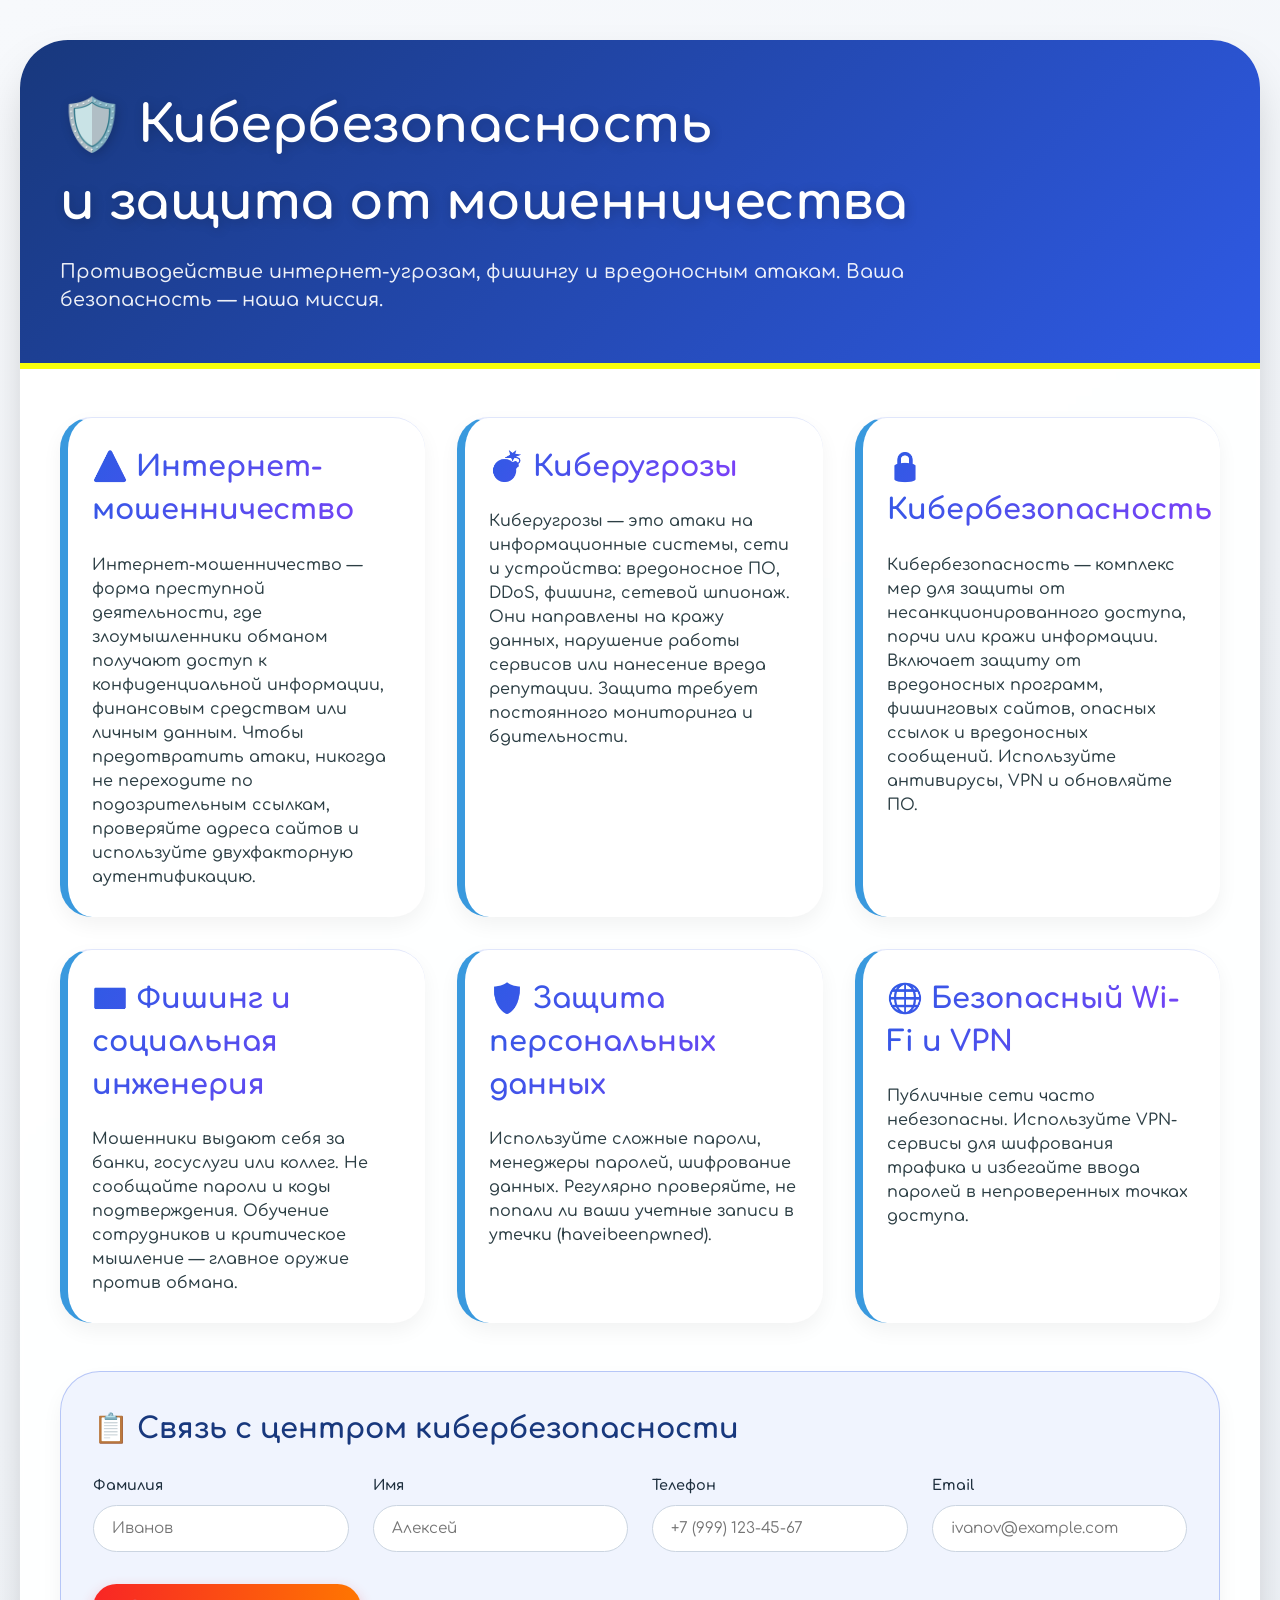
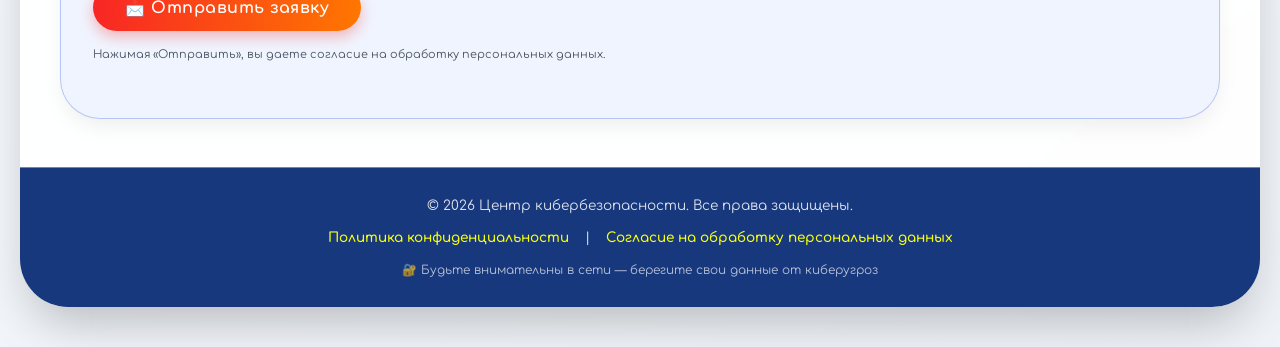
==== День6/index.html @ cce8681c "Add files via upload" ====
<!DOCTYPE html>
<html lang="ru">
<head>
    <meta charset="UTF-8">
    <meta name="viewport" content="width=device-width, initial-scale=1.0, user-scalable=yes">
    <title>Кибербезопасность | Защита от мошенничества</title>
    <!-- Подключение шрифта Comfortaa (как в секции 7) -->
    <link href="https://fonts.googleapis.com/css2?family=Comfortaa:wght@300;400;500;600;700&display=swap" rel="stylesheet">
    <style>
        * {
            margin: 0;
            padding: 0;
            box-sizing: border-box;
        }

        body {
            font-family: 'Comfortaa', cursive;
            background: linear-gradient(145deg, #F7F9FC 0%, #EFF3F8 100%);
            color: #1A2A3A;
            line-height: 1.5;
            padding: 40px 20px;
        }

        /* контейнер для десктопа — широкая сетка */
        .desktop-container {
            max-width: 1280px;
            margin: 0 auto;
            background: rgba(255,255,255,0.92);
            border-radius: 48px;
            box-shadow: 0 25px 50px -12px rgba(0,0,0,0.25);
            overflow: hidden;
            backdrop-filter: blur(2px);
        }

        /* хедер с цветами из палитры: 2F5AE5, 7D40F8, F7FF0B (акценты) */
        .hero {
            background: linear-gradient(135deg, #18387D 0%, #2F5AE5 100%);
            padding: 48px 40px;
            color: white;
            border-bottom: 6px solid #F7FF0B;
        }

        .hero h1 {
            font-size: 3.2rem;
            font-weight: 700;
            letter-spacing: -0.01em;
            margin-bottom: 16px;
            text-shadow: 2px 2px 12px rgba(0,0,0,0.2);
        }

        .hero p {
            font-size: 1.2rem;
            opacity: 0.92;
            max-width: 80%;
            font-weight: 500;
        }

        /* секции с карточками */
        .sections-grid {
            display: grid;
            grid-template-columns: repeat(auto-fill, minmax(360px, 1fr));
            gap: 32px;
            padding: 48px 40px;
        }

        .card {
            background: white;
            border-radius: 32px;
            padding: 28px 24px;
            transition: all 0.25s ease;
            box-shadow: 0 8px 20px rgba(0,0,0,0.05);
            border-left: 8px solid #3999DE;
            border-top: 1px solid rgba(47,90,229,0.15);
        }

        .card:hover {
            transform: translateY(-6px);
            box-shadow: 0 20px 30px -12px rgba(0,0,0,0.2);
            border-left-color: #FF7700;
        }

        .card h2 {
            font-size: 1.8rem;
            font-weight: 700;
            margin-bottom: 20px;
            background: linear-gradient(120deg, #2F5AE5, #7D40F8);
            background-clip: text;
            -webkit-background-clip: text;
            color: transparent;
            display: inline-block;
        }

        .card p {
            font-size: 1rem;
            color: #2c3e44;
            font-weight: 500;
            line-height: 1.5;
        }

        /* форма (фидбек/регистрация) из снимка 3 */
        .form-section {
            background: #F0F4FE;
            margin: 0 40px 48px 40px;
            border-radius: 40px;
            padding: 36px 32px;
            box-shadow: 0 10px 25px -5px rgba(0,0,0,0.08);
            border: 1px solid rgba(47,90,229,0.3);
        }

        .form-title {
            font-size: 1.8rem;
            font-weight: 700;
            margin-bottom: 24px;
            color: #18387D;
            display: flex;
            align-items: center;
            gap: 12px;
        }

        .form-grid {
            display: flex;
            flex-wrap: wrap;
            gap: 24px;
            margin-bottom: 32px;
        }

        .input-group {
            flex: 1 1 220px;
        }

        .input-group label {
            display: block;
            font-weight: 600;
            margin-bottom: 8px;
            color: #1e2f3e;
            font-size: 0.9rem;
        }

        .input-group input {
            width: 100%;
            padding: 14px 18px;
            border-radius: 28px;
            border: 1.5px solid #CBD5E1;
            font-family: 'Comfortaa', cursive;
            font-size: 0.95rem;
            transition: all 0.2s;
            background: white;
        }

        .input-group input:focus {
            outline: none;
            border-color: #2F5AE5;
            box-shadow: 0 0 0 3px rgba(47,90,229,0.2);
        }

        .btn-submit {
            background: linear-gradient(95deg, #F82525, #FF7700);
            border: none;
            padding: 14px 32px;
            border-radius: 40px;
            font-family: 'Comfortaa', cursive;
            font-weight: 700;
            font-size: 1rem;
            color: white;
            cursor: pointer;
            transition: 0.2s;
            box-shadow: 0 6px 14px rgba(248,37,37,0.3);
            letter-spacing: 0.5px;
        }

        .btn-submit:hover {
            transform: scale(1.02);
            background: linear-gradient(95deg, #d41f1f, #e56800);
            box-shadow: 0 8px 18px rgba(248,37,37,0.4);
        }

        /* футер из снимка 2 + цвета */
        .footer {
            background: #18387D;
            padding: 28px 40px;
            color: rgba(255,255,255,0.85);
            font-size: 0.85rem;
            text-align: center;
            border-top: 1px solid #3999DE;
        }

        .footer a {
            color: #F7FF0B;
            text-decoration: none;
            margin: 0 12px;
            font-weight: 600;
            transition: 0.2s;
        }

        .footer a:hover {
            color: #FF7700;
            text-decoration: underline;
        }

        .footer p {
            margin-top: 12px;
            font-size: 0.75rem;
            opacity: 0.8;
        }

        hr {
            margin: 10px 0;
        }

        @media (max-width: 860px) {
            .hero h1 { font-size: 2.2rem; }
            .hero p { max-width: 100%; font-size: 1rem; }
            .sections-grid { padding: 32px 24px; gap: 24px; }
            .form-section { margin: 0 24px 40px 24px; padding: 28px 20px; }
            .footer { padding: 24px 20px; }
        }
    </style>
</head>
<body>
<div class="desktop-container">
    <!-- hero блок: профилактика интернет-мошенничества и киберугроз -->
    <div class="hero">
        <h1>🛡️ Кибербезопасность<br>и защита от мошенничества</h1>
        <p>Противодействие интернет-угрозам, фишингу и вредоносным атакам. Ваша безопасность — наша миссия.</p>
    </div>

    <!-- основные секции: исправленный и полный контент вместо повторяющегося мусора -->
    <div class="sections-grid">
        <div class="card">
            <h2>⚠️ Интернет-мошенничество</h2>
            <p>Интернет-мошенничество — форма преступной деятельности, где злоумышленники обманом получают доступ к конфиденциальной информации, финансовым средствам или личным данным. Чтобы предотвратить атаки, никогда не переходите по подозрительным ссылкам, проверяйте адреса сайтов и используйте двухфакторную аутентификацию.</p>
        </div>
        <div class="card">
            <h2>💣 Киберугрозы</h2>
            <p>Киберугрозы — это атаки на информационные системы, сети и устройства: вредоносное ПО, DDoS, фишинг, сетевой шпионаж. Они направлены на кражу данных, нарушение работы сервисов или нанесение вреда репутации. Защита требует постоянного мониторинга и бдительности.</p>
        </div>
        <div class="card">
            <h2>🔒 Кибербезопасность</h2>
            <p>Кибербезопасность — комплекс мер для защиты от несанкционированного доступа, порчи или кражи информации. Включает защиту от вредоносных программ, фишинговых сайтов, опасных ссылок и вредоносных сообщений. Используйте антивирусы, VPN и обновляйте ПО.</p>
        </div>
        <div class="card">
            <h2>📧 Фишинг и социальная инженерия</h2>
            <p>Мошенники выдают себя за банки, госуслуги или коллег. Не сообщайте пароли и коды подтверждения. Обучение сотрудников и критическое мышление — главное оружие против обмана.</p>
        </div>
        <div class="card">
            <h2>🛡️ Защита персональных данных</h2>
            <p>Используйте сложные пароли, менеджеры паролей, шифрование данных. Регулярно проверяйте, не попали ли ваши учетные записи в утечки (haveibeenpwned).</p>
        </div>
        <div class="card">
            <h2>🌐 Безопасный Wi-Fi и VPN</h2>
            <p>Публичные сети часто небезопасны. Используйте VPN-сервисы для шифрования трафика и избегайте ввода паролей в непроверенных точках доступа.</p>
        </div>
    </div>

    <!-- форма из снимка 3: фамилия, имя, телефон, email -->
    <div class="form-section">
        <div class="form-title">
            <span>📋 Связь с центром кибербезопасности</span>
        </div>
        <form id="securityForm">
            <div class="form-grid">
                <div class="input-group">
                    <label>Фамилия</label>
                    <input type="text" name="surname" placeholder="Иванов" required>
                </div>
                <div class="input-group">
                    <label>Имя</label>
                    <input type="text" name="name" placeholder="Алексей" required>
                </div>
                <div class="input-group">
                    <label>Телефон</label>
                    <input type="tel" name="phone" placeholder="+7 (999) 123-45-67" required>
                </div>
                <div class="input-group">
                    <label>Email</label>
                    <input type="email" name="email" placeholder="ivanov@example.com" required>
                </div>
            </div>
            <button type="submit" class="btn-submit">📩 Отправить заявку</button>
            <p style="font-size: 0.7rem; margin-top: 16px; color:#4b5563;">Нажимая «Отправить», вы даете согласие на обработку персональных данных.</p>
        </form>
        <div id="formMessage" style="margin-top: 18px; font-weight: 500;"></div>
    </div>

    <!-- футер как на снимке 2 и снимок3 (копирайт + политика) -->
    <div class="footer">
        <div>© 2026 Центр кибербезопасности. Все права защищены.</div>
        <div style="margin: 12px 0 6px 0;">
            <a href="#">Политика конфиденциальности</a> | 
            <a href="#">Согласие на обработку персональных данных</a>
        </div>
        <p>🔐 Будьте внимательны в сети — берегите свои данные от киберугроз</p>
    </div>
</div>

<script>
    // просто уведомление о отправке, без реальной отправки на сервер
    const form = document.getElementById('securityForm');
    const msgDiv = document.getElementById('formMessage');
    form.addEventListener('submit', function(e) {
        e.preventDefault();
        const surname = form.querySelector('input[name="surname"]').value.trim();
        const name = form.querySelector('input[name="name"]').value.trim();
        const phone = form.querySelector('input[name="phone"]').value.trim();
        const email = form.querySelector('input[name="email"]').value.trim();
        if (!surname || !name || !phone || !email) {
            msgDiv.innerHTML = '<span style="color:#F82525;">❌ Пожалуйста, заполните все поля.</span>';
            return;
        }
        msgDiv.innerHTML = '<span style="color:#2F5AE5;">✅ Спасибо! Наши специалисты свяжутся с вами в ближайшее время.</span>';
        form.reset();
        setTimeout(() => msgDiv.innerHTML = '', 4000);
    });
</script>
</body>
</html>
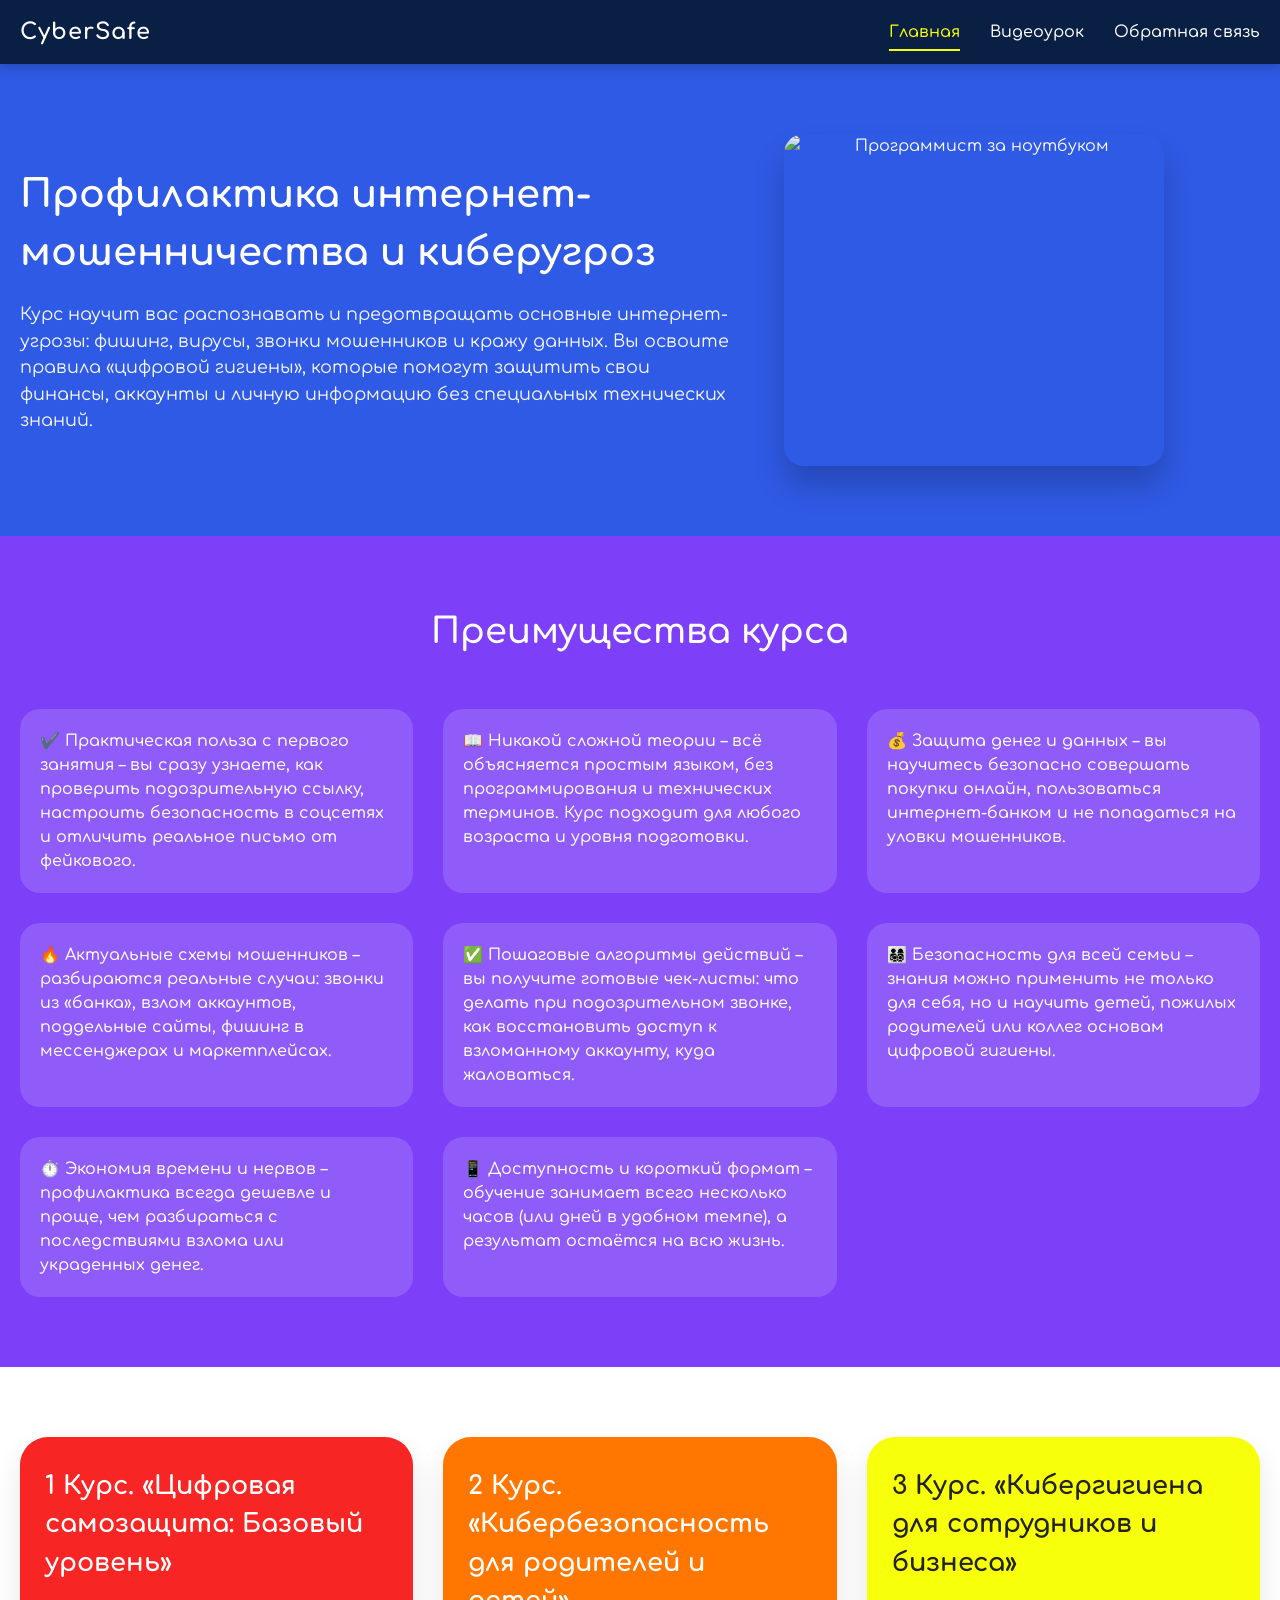
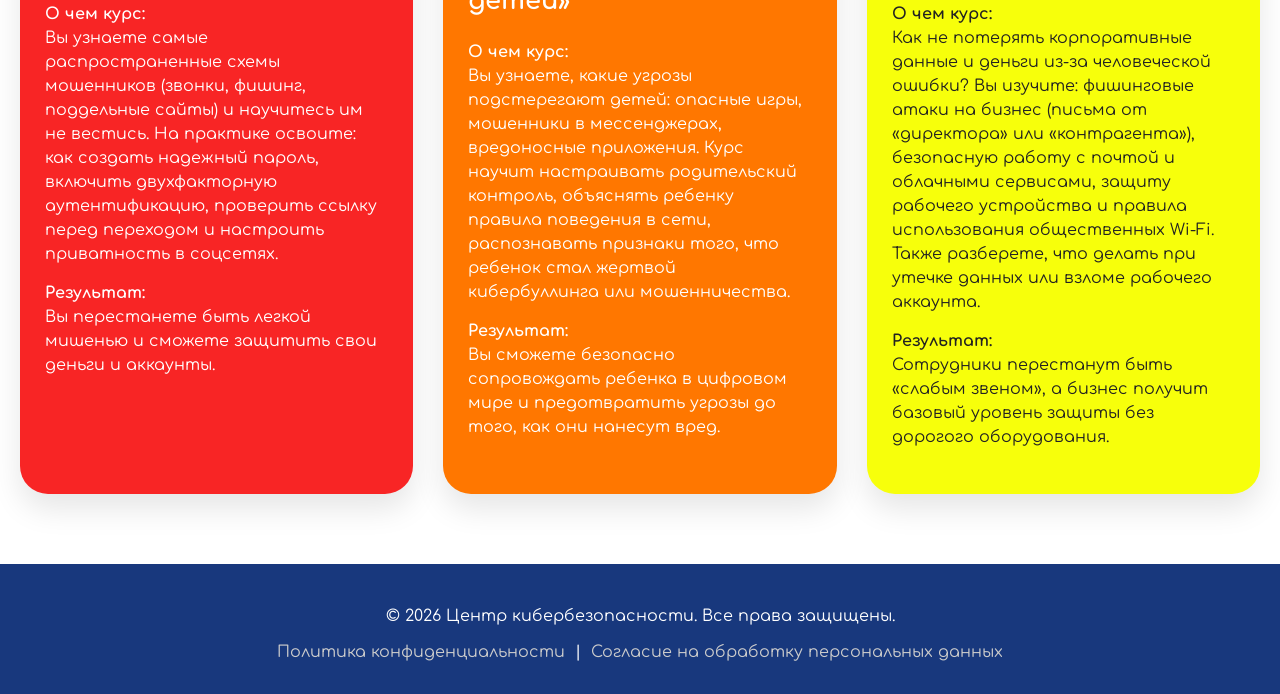
==== commit 18695e4d: "Add files via upload" ====
--- a/День6/index.html
+++ b/День6/index.html
@@ -2,315 +2,134 @@
 <html lang="ru">
 <head>
     <meta charset="UTF-8">
-    <meta name="viewport" content="width=device-width, initial-scale=1.0, user-scalable=yes">
-    <title>Кибербезопасность | Защита от мошенничества</title>
-    <!-- Подключение шрифта Comfortaa (как в секции 7) -->
+    <meta name="viewport" content="width=device-width, initial-scale=1.0, viewport-fit=cover">
+    <title>Кибербезопасность | Профилактика мошенничества</title>
+    <link rel="stylesheet" href="style.css">
+    <link rel="stylesheet" href="responsive.css">
     <link href="https://fonts.googleapis.com/css2?family=Comfortaa:wght@300;400;500;600;700&display=swap" rel="stylesheet">
-    <style>
-        * {
-            margin: 0;
-            padding: 0;
-            box-sizing: border-box;
-        }
-
-        body {
-            font-family: 'Comfortaa', cursive;
-            background: linear-gradient(145deg, #F7F9FC 0%, #EFF3F8 100%);
-            color: #1A2A3A;
-            line-height: 1.5;
-            padding: 40px 20px;
-        }
-
-        /* контейнер для десктопа — широкая сетка */
-        .desktop-container {
-            max-width: 1280px;
-            margin: 0 auto;
-            background: rgba(255,255,255,0.92);
-            border-radius: 48px;
-            box-shadow: 0 25px 50px -12px rgba(0,0,0,0.25);
-            overflow: hidden;
-            backdrop-filter: blur(2px);
-        }
-
-        /* хедер с цветами из палитры: 2F5AE5, 7D40F8, F7FF0B (акценты) */
-        .hero {
-            background: linear-gradient(135deg, #18387D 0%, #2F5AE5 100%);
-            padding: 48px 40px;
-            color: white;
-            border-bottom: 6px solid #F7FF0B;
-        }
-
-        .hero h1 {
-            font-size: 3.2rem;
-            font-weight: 700;
-            letter-spacing: -0.01em;
-            margin-bottom: 16px;
-            text-shadow: 2px 2px 12px rgba(0,0,0,0.2);
-        }
-
-        .hero p {
-            font-size: 1.2rem;
-            opacity: 0.92;
-            max-width: 80%;
-            font-weight: 500;
-        }
-
-        /* секции с карточками */
-        .sections-grid {
-            display: grid;
-            grid-template-columns: repeat(auto-fill, minmax(360px, 1fr));
-            gap: 32px;
-            padding: 48px 40px;
-        }
-
-        .card {
-            background: white;
-            border-radius: 32px;
-            padding: 28px 24px;
-            transition: all 0.25s ease;
-            box-shadow: 0 8px 20px rgba(0,0,0,0.05);
-            border-left: 8px solid #3999DE;
-            border-top: 1px solid rgba(47,90,229,0.15);
-        }
-
-        .card:hover {
-            transform: translateY(-6px);
-            box-shadow: 0 20px 30px -12px rgba(0,0,0,0.2);
-            border-left-color: #FF7700;
-        }
-
-        .card h2 {
-            font-size: 1.8rem;
-            font-weight: 700;
-            margin-bottom: 20px;
-            background: linear-gradient(120deg, #2F5AE5, #7D40F8);
-            background-clip: text;
-            -webkit-background-clip: text;
-            color: transparent;
-            display: inline-block;
-        }
-
-        .card p {
-            font-size: 1rem;
-            color: #2c3e44;
-            font-weight: 500;
-            line-height: 1.5;
-        }
-
-        /* форма (фидбек/регистрация) из снимка 3 */
-        .form-section {
-            background: #F0F4FE;
-            margin: 0 40px 48px 40px;
-            border-radius: 40px;
-            padding: 36px 32px;
-            box-shadow: 0 10px 25px -5px rgba(0,0,0,0.08);
-            border: 1px solid rgba(47,90,229,0.3);
-        }
-
-        .form-title {
-            font-size: 1.8rem;
-            font-weight: 700;
-            margin-bottom: 24px;
-            color: #18387D;
-            display: flex;
-            align-items: center;
-            gap: 12px;
-        }
-
-        .form-grid {
-            display: flex;
-            flex-wrap: wrap;
-            gap: 24px;
-            margin-bottom: 32px;
-        }
-
-        .input-group {
-            flex: 1 1 220px;
-        }
-
-        .input-group label {
-            display: block;
-            font-weight: 600;
-            margin-bottom: 8px;
-            color: #1e2f3e;
-            font-size: 0.9rem;
-        }
-
-        .input-group input {
-            width: 100%;
-            padding: 14px 18px;
-            border-radius: 28px;
-            border: 1.5px solid #CBD5E1;
-            font-family: 'Comfortaa', cursive;
-            font-size: 0.95rem;
-            transition: all 0.2s;
-            background: white;
-        }
-
-        .input-group input:focus {
-            outline: none;
-            border-color: #2F5AE5;
-            box-shadow: 0 0 0 3px rgba(47,90,229,0.2);
-        }
-
-        .btn-submit {
-            background: linear-gradient(95deg, #F82525, #FF7700);
-            border: none;
-            padding: 14px 32px;
-            border-radius: 40px;
-            font-family: 'Comfortaa', cursive;
-            font-weight: 700;
-            font-size: 1rem;
-            color: white;
-            cursor: pointer;
-            transition: 0.2s;
-            box-shadow: 0 6px 14px rgba(248,37,37,0.3);
-            letter-spacing: 0.5px;
-        }
-
-        .btn-submit:hover {
-            transform: scale(1.02);
-            background: linear-gradient(95deg, #d41f1f, #e56800);
-            box-shadow: 0 8px 18px rgba(248,37,37,0.4);
-        }
-
-        /* футер из снимка 2 + цвета */
-        .footer {
-            background: #18387D;
-            padding: 28px 40px;
-            color: rgba(255,255,255,0.85);
-            font-size: 0.85rem;
-            text-align: center;
-            border-top: 1px solid #3999DE;
-        }
-
-        .footer a {
-            color: #F7FF0B;
-            text-decoration: none;
-            margin: 0 12px;
-            font-weight: 600;
-            transition: 0.2s;
-        }
-
-        .footer a:hover {
-            color: #FF7700;
-            text-decoration: underline;
-        }
-
-        .footer p {
-            margin-top: 12px;
-            font-size: 0.75rem;
-            opacity: 0.8;
-        }
-
-        hr {
-            margin: 10px 0;
-        }
-
-        @media (max-width: 860px) {
-            .hero h1 { font-size: 2.2rem; }
-            .hero p { max-width: 100%; font-size: 1rem; }
-            .sections-grid { padding: 32px 24px; gap: 24px; }
-            .form-section { margin: 0 24px 40px 24px; padding: 28px 20px; }
-            .footer { padding: 24px 20px; }
-        }
-    </style>
 </head>
 <body>
-<div class="desktop-container">
-    <!-- hero блок: профилактика интернет-мошенничества и киберугроз -->
-    <div class="hero">
-        <h1>🛡️ Кибербезопасность<br>и защита от мошенничества</h1>
-        <p>Противодействие интернет-угрозам, фишингу и вредоносным атакам. Ваша безопасность — наша миссия.</p>
-    </div>
 
-    <!-- основные секции: исправленный и полный контент вместо повторяющегося мусора -->
-    <div class="sections-grid">
-        <div class="card">
-            <h2>⚠️ Интернет-мошенничество</h2>
-            <p>Интернет-мошенничество — форма преступной деятельности, где злоумышленники обманом получают доступ к конфиденциальной информации, финансовым средствам или личным данным. Чтобы предотвратить атаки, никогда не переходите по подозрительным ссылкам, проверяйте адреса сайтов и используйте двухфакторную аутентификацию.</p>
+    <!-- ========== НАВИГАЦИЯ ========== -->
+    <nav class="main-nav">
+        <div class="nav-container">
+            <div class="logo">
+                <a href="index.html">CyberSafe</a>
+            </div>
+            <div class="menu-toggle" id="mobile-menu">
+                <span></span>
+                <span></span>
+                <span></span>
+            </div>
+            <ul class="nav-menu" id="nav-menu">
+                <li><a href="index.html" class="active">Главная</a></li>
+                <li><a href="lessons.html">Видеоурок</a></li>
+                <li><a href="contacts.html">Обратная связь</a></li>
+            </ul>
         </div>
-        <div class="card">
-            <h2>💣 Киберугрозы</h2>
-            <p>Киберугрозы — это атаки на информационные системы, сети и устройства: вредоносное ПО, DDoS, фишинг, сетевой шпионаж. Они направлены на кражу данных, нарушение работы сервисов или нанесение вреда репутации. Защита требует постоянного мониторинга и бдительности.</p>
-        </div>
-        <div class="card">
-            <h2>🔒 Кибербезопасность</h2>
-            <p>Кибербезопасность — комплекс мер для защиты от несанкционированного доступа, порчи или кражи информации. Включает защиту от вредоносных программ, фишинговых сайтов, опасных ссылок и вредоносных сообщений. Используйте антивирусы, VPN и обновляйте ПО.</p>
-        </div>
-        <div class="card">
-            <h2>📧 Фишинг и социальная инженерия</h2>
-            <p>Мошенники выдают себя за банки, госуслуги или коллег. Не сообщайте пароли и коды подтверждения. Обучение сотрудников и критическое мышление — главное оружие против обмана.</p>
-        </div>
-        <div class="card">
-            <h2>🛡️ Защита персональных данных</h2>
-            <p>Используйте сложные пароли, менеджеры паролей, шифрование данных. Регулярно проверяйте, не попали ли ваши учетные записи в утечки (haveibeenpwned).</p>
-        </div>
-        <div class="card">
-            <h2>🌐 Безопасный Wi-Fi и VPN</h2>
-            <p>Публичные сети часто небезопасны. Используйте VPN-сервисы для шифрования трафика и избегайте ввода паролей в непроверенных точках доступа.</p>
-        </div>
-    </div>
+    </nav>
 
-    <!-- форма из снимка 3: фамилия, имя, телефон, email -->
-    <div class="form-section">
-        <div class="form-title">
-            <span>📋 Связь с центром кибербезопасности</span>
-        </div>
-        <form id="securityForm">
-            <div class="form-grid">
-                <div class="input-group">
-                    <label>Фамилия</label>
-                    <input type="text" name="surname" placeholder="Иванов" required>
+    <!-- ==================== HERO СЕКЦИЯ (1-я) ==================== -->
+    <section class="hero">
+        <div class="container">
+            <div class="hero-grid">
+                <div class="hero-text">
+                    <h1>Профилактика интернет-мошенничества и киберугроз</h1>
+                    <p class="hero-description">
+                        Курс научит вас распознавать и предотвращать основные интернет-угрозы: фишинг, вирусы, звонки мошенников и кражу данных. 
+                        Вы освоите правила «цифровой гигиены», которые помогут защитить свои финансы, аккаунты и личную информацию без специальных технических знаний.
+                    </p>
                 </div>
-                <div class="input-group">
-                    <label>Имя</label>
-                    <input type="text" name="name" placeholder="Алексей" required>
-                </div>
-                <div class="input-group">
-                    <label>Телефон</label>
-                    <input type="tel" name="phone" placeholder="+7 (999) 123-45-67" required>
-                </div>
-                <div class="input-group">
-                    <label>Email</label>
-                    <input type="email" name="email" placeholder="ivanov@example.com" required>
+                <div class="hero-image">
+                    <img src="https://cdn.vectorstock.com/i/500p/05/89/hacker-with-laptop-cybercrime-concept-vector-49620589.jpg" 
+                         alt="Программист за ноутбуком" 
+                         loading="lazy"
+                         width="400"
+                         height="350">
                 </div>
             </div>
-            <button type="submit" class="btn-submit">📩 Отправить заявку</button>
-            <p style="font-size: 0.7rem; margin-top: 16px; color:#4b5563;">Нажимая «Отправить», вы даете согласие на обработку персональных данных.</p>
-        </form>
-        <div id="formMessage" style="margin-top: 18px; font-weight: 500;"></div>
-    </div>
+        </div>
+    </section>
 
-    <!-- футер как на снимке 2 и снимок3 (копирайт + политика) -->
-    <div class="footer">
-        <div>© 2026 Центр кибербезопасности. Все права защищены.</div>
-        <div style="margin: 12px 0 6px 0;">
-            <a href="#">Политика конфиденциальности</a> | 
-            <a href="#">Согласие на обработку персональных данных</a>
+    <!-- ==================== ПРЕИМУЩЕСТВА (2-я секция) ==================== -->
+    <section class="advantages">
+        <div class="container">
+            <h2>Преимущества курса</h2>
+            <div class="advantages-grid">
+                <div class="adv-item">✔️ Практическая польза с первого занятия – вы сразу узнаете, как проверить подозрительную ссылку, настроить безопасность в соцсетях и отличить реальное письмо от фейкового.</div>
+                <div class="adv-item">📖 Никакой сложной теории – всё объясняется простым языком, без программирования и технических терминов. Курс подходит для любого возраста и уровня подготовки.</div>
+                <div class="adv-item">💰 Защита денег и данных – вы научитесь безопасно совершать покупки онлайн, пользоваться интернет-банком и не попадаться на уловки мошенников.</div>
+                <div class="adv-item">🔥 Актуальные схемы мошенников – разбираются реальные случаи: звонки из «банка», взлом аккаунтов, поддельные сайты, фишинг в мессенджерах и маркетплейсах.</div>
+                <div class="adv-item">✅ Пошаговые алгоритмы действий – вы получите готовые чек-листы: что делать при подозрительном звонке, как восстановить доступ к взломанному аккаунту, куда жаловаться.</div>
+                <div class="adv-item">👨‍👩‍👧‍👦 Безопасность для всей семьи – знания можно применить не только для себя, но и научить детей, пожилых родителей или коллег основам цифровой гигиены.</div>
+                <div class="adv-item">⏱️ Экономия времени и нервов – профилактика всегда дешевле и проще, чем разбираться с последствиями взлома или украденных денег.</div>
+                <div class="adv-item">📱 Доступность и короткий формат – обучение занимает всего несколько часов (или дней в удобном темпе), а результат остаётся на всю жизнь.</div>
+            </div>
         </div>
-        <p>🔐 Будьте внимательны в сети — берегите свои данные от киберугроз</p>
-    </div>
-</div>
+    </section>
 
-<script>
-    // просто уведомление о отправке, без реальной отправки на сервер
-    const form = document.getElementById('securityForm');
-    const msgDiv = document.getElementById('formMessage');
-    form.addEventListener('submit', function(e) {
-        e.preventDefault();
-        const surname = form.querySelector('input[name="surname"]').value.trim();
-        const name = form.querySelector('input[name="name"]').value.trim();
-        const phone = form.querySelector('input[name="phone"]').value.trim();
-        const email = form.querySelector('input[name="email"]').value.trim();
-        if (!surname || !name || !phone || !email) {
-            msgDiv.innerHTML = '<span style="color:#F82525;">❌ Пожалуйста, заполните все поля.</span>';
-            return;
+    <!-- ==================== КУРСЫ (3-я секция - три карточки) ==================== -->
+    <section class="courses">
+        <div class="container">
+            <div class="courses-grid">
+                <div class="course-card course-1">
+                    <h3>1 Курс. «Цифровая самозащита: Базовый уровень»</h3>
+                    <div class="course-desc">
+                        <strong>О чем курс:</strong><br>
+                        Вы узнаете самые распространенные схемы мошенников (звонки, фишинг, поддельные сайты) и научитесь им не вестись. На практике освоите: как создать надежный пароль, включить двухфакторную аутентификацию, проверить ссылку перед переходом и настроить приватность в соцсетях.
+                    </div>
+                    <div class="course-result">
+                        <strong>Результат:</strong><br>
+                        Вы перестанете быть легкой мишенью и сможете защитить свои деньги и аккаунты.
+                    </div>
+                </div>
+                <div class="course-card course-2">
+                    <h3>2 Курс. «Кибербезопасность для родителей и детей»</h3>
+                    <div class="course-desc">
+                        <strong>О чем курс:</strong><br>
+                        Вы узнаете, какие угрозы подстерегают детей: опасные игры, мошенники в мессенджерах, вредоносные приложения. Курс научит настраивать родительский контроль, объяснять ребенку правила поведения в сети, распознавать признаки того, что ребенок стал жертвой кибербуллинга или мошенничества.
+                    </div>
+                    <div class="course-result">
+                        <strong>Результат:</strong><br>
+                        Вы сможете безопасно сопровождать ребенка в цифровом мире и предотвратить угрозы до того, как они нанесут вред.
+                    </div>
+                </div>
+                <div class="course-card course-3">
+                    <h3>3 Курс. «Кибергигиена для сотрудников и бизнеса»</h3>
+                    <div class="course-desc">
+                        <strong>О чем курс:</strong><br>
+                        Как не потерять корпоративные данные и деньги из-за человеческой ошибки? Вы изучите: фишинговые атаки на бизнес (письма от «директора» или «контрагента»), безопасную работу с почтой и облачными сервисами, защиту рабочего устройства и правила использования общественных Wi-Fi. Также разберете, что делать при утечке данных или взломе рабочего аккаунта.
+                    </div>
+                    <div class="course-result">
+                        <strong>Результат:</strong><br>
+                        Сотрудники перестанут быть «слабым звеном», а бизнес получит базовый уровень защиты без дорогого оборудования.
+                    </div>
+                </div>
+            </div>
+        </div>
+    </section>
+
+    <!-- ==================== ФУТЕР ==================== -->
+    <footer class="footer">
+        <div class="container">
+            <p>© 2026 Центр кибербезопасности. Все права защищены.</p>
+            <p class="footer-links">
+                <a href="#">Политика конфиденциальности</a> | 
+                <a href="#">Согласие на обработку персональных данных</a>
+            </p>
+        </div>
+    </footer>
+
+    <script>
+        // Бургер-меню для телефонов
+        const mobileMenu = document.getElementById('mobile-menu');
+        const navMenu = document.getElementById('nav-menu');
+        if (mobileMenu) {
+            mobileMenu.addEventListener('click', () => {
+                navMenu.classList.toggle('active');
+            });
         }
-        msgDiv.innerHTML = '<span style="color:#2F5AE5;">✅ Спасибо! Наши специалисты свяжутся с вами в ближайшее время.</span>';
-        form.reset();
-        setTimeout(() => msgDiv.innerHTML = '', 4000);
-    });
-</script>
+    </script>
+
 </body>
 </html>
--- a/День6/style.css
+++ b/День6/style.css
@@ -0,0 +1,356 @@
+/* ========== БАЗА ========== */
+* {
+    margin: 0;
+    padding: 0;
+    box-sizing: border-box;
+}
+
+body {
+    font-family: 'Comfortaa', cursive, sans-serif;
+    line-height: 1.5;
+    font-weight: 400;
+}
+
+.container {
+    max-width: 1300px;
+    margin: 0 auto;
+    padding: 0 20px;
+}
+
+img {
+    max-width: 100%;
+    height: auto;
+    display: block;
+}
+
+/* ========== НАВИГАЦИОННОЕ МЕНЮ ========== */
+.main-nav {
+    background: #0a1f44;
+    padding: 15px 0;
+    position: sticky;
+    top: 0;
+    z-index: 1000;
+    box-shadow: 0 4px 10px rgba(0,0,0,0.2);
+}
+
+.nav-container {
+    max-width: 1300px;
+    margin: 0 auto;
+    padding: 0 20px;
+    display: flex;
+    justify-content: space-between;
+    align-items: center;
+    flex-wrap: wrap;
+}
+
+.logo a {
+    color: white;
+    font-size: 1.4rem;
+    font-weight: 700;
+    text-decoration: none;
+    letter-spacing: 1px;
+}
+
+.nav-menu {
+    display: flex;
+    gap: 30px;
+    list-style: none;
+    margin: 0;
+    padding: 0;
+}
+
+.nav-menu li a {
+    color: white;
+    text-decoration: none;
+    font-weight: 500;
+    transition: 0.3s;
+    padding: 8px 0;
+}
+
+.nav-menu li a:hover,
+.nav-menu li a.active {
+    color: #F7FF0B;
+    border-bottom: 2px solid #F7FF0B;
+}
+
+/* Бургер-меню (для телефонов) */
+.menu-toggle {
+    display: none;
+    flex-direction: column;
+    cursor: pointer;
+}
+
+.menu-toggle span {
+    width: 28px;
+    height: 3px;
+    background: white;
+    margin: 4px 0;
+    transition: 0.3s;
+    border-radius: 2px;
+}
+
+/* ========== 1-я СЕКЦИЯ (HERO) ========== */
+.hero {
+    background: #2F5AE5;
+    padding: 70px 0;
+    color: white;
+}
+
+.hero-grid {
+    display: flex;
+    align-items: center;
+    gap: 50px;
+    flex-wrap: wrap;
+}
+
+.hero-text {
+    flex: 1.2;
+}
+
+.hero-text h1 {
+    font-size: 2.4rem;
+    margin-bottom: 20px;
+    font-weight: 700;
+}
+
+.hero-description {
+    font-size: 1.1rem;
+    opacity: 0.95;
+}
+
+.hero-image {
+    flex: 0.8;
+    text-align: center;
+}
+
+.hero-image img {
+    border-radius: 20px;
+    box-shadow: 0 20px 30px rgba(0,0,0,0.2);
+    width: 100%;
+    max-width: 380px;
+}
+
+/* ========== 2-я СЕКЦИЯ (ПРЕИМУЩЕСТВА) ========== */
+.advantages {
+    background: #7D40F8;
+    padding: 70px 0;
+    color: white;
+}
+
+.advantages h2 {
+    text-align: center;
+    font-size: 2.2rem;
+    margin-bottom: 50px;
+    font-weight: 600;
+}
+
+.advantages-grid {
+    display: grid;
+    grid-template-columns: repeat(auto-fill, minmax(320px, 1fr));
+    gap: 30px;
+}
+
+.adv-item {
+    background: rgba(255,255,255,0.15);
+    padding: 20px;
+    border-radius: 20px;
+    backdrop-filter: blur(2px);
+    font-weight: 500;
+}
+
+/* ========== 3-я СЕКЦИЯ (КАРТОЧКИ КУРСОВ) ========== */
+.courses {
+    padding: 70px 0;
+}
+
+.courses-grid {
+    display: flex;
+    flex-wrap: wrap;
+    gap: 30px;
+    justify-content: center;
+}
+
+.course-card {
+    flex: 1;
+    min-width: 280px;
+    border-radius: 28px;
+    padding: 30px 25px;
+    box-shadow: 0 15px 30px rgba(0,0,0,0.1);
+    transition: transform 0.2s ease;
+    color: #1e1e1e;
+}
+
+.course-card:hover {
+    transform: translateY(-8px);
+}
+
+.course-1 {
+    background: #F82525;
+    color: white;
+}
+.course-2 {
+    background: #FF7700;
+    color: white;
+}
+.course-3 {
+    background: #F7FF0B;
+    color: #222;
+}
+
+.course-card h3 {
+    font-size: 1.6rem;
+    margin-bottom: 20px;
+    font-weight: 700;
+}
+
+.course-desc, .course-result {
+    margin: 15px 0;
+    line-height: 1.5;
+}
+
+/* ========== ФУТЕР ========== */
+.footer {
+    background: #18387D;
+    color: white;
+    text-align: center;
+    padding: 40px 0 30px;
+    font-weight: 400;
+}
+
+.footer-links {
+    margin-top: 12px;
+}
+
+.footer-links a {
+    color: #ccc;
+    text-decoration: none;
+    margin: 0 5px;
+    transition: 0.2s;
+}
+
+.footer-links a:hover {
+    color: white;
+    text-decoration: underline;
+}
+
+/* ========== 2-я СТРАНИЦА: ВИДЕОУРОК ========== */
+.video-lesson {
+    background: #EFF3FA;
+    padding: 80px 0;
+    text-align: center;
+}
+
+.section-title-light {
+    font-size: 2rem;
+    margin-bottom: 30px;
+    color: #0a2c5e;
+    font-weight: 600;
+}
+
+.video-wrapper {
+    max-width: 900px;
+    margin: 0 auto;
+    border-radius: 28px;
+    overflow: hidden;
+    box-shadow: 0 15px 30px rgba(0,0,0,0.2);
+}
+
+.video-wrapper iframe,
+.video-wrapper video {
+    width: 100%;
+    aspect-ratio: 16 / 9;
+    display: block;
+}
+
+.video-caption {
+    margin-top: 25px;
+    font-size: 1rem;
+    color: #2b4b8f;
+}
+
+/* ========== 3-я СТРАНИЦА: ФОРМА ОБРАТНОЙ СВЯЗИ ========== */
+.feedback {
+    background: #2F5AE5;
+    padding: 80px 0;
+    display: flex;
+    align-items: center;
+    justify-content: center;
+}
+
+.feedback-block {
+    background: white;
+    border-radius: 40px;
+    padding: 50px 40px;
+    max-width: 750px;
+    width: 100%;
+    box-shadow: 0 20px 35px rgba(0,0,0,0.2);
+}
+
+.feedback-title {
+    text-align: center;
+    font-size: 2rem;
+    margin-bottom: 40px;
+    color: #1e293b;
+    font-weight: 700;
+}
+
+.feedback-form {
+    display: flex;
+    flex-direction: column;
+    gap: 28px;
+}
+
+.form-row {
+    display: flex;
+    align-items: center;
+    gap: 20px;
+    flex-wrap: wrap;
+}
+
+.form-row label {
+    width: 110px;
+    font-weight: 600;
+    font-size: 1.1rem;
+    color: #0f172a;
+}
+
+.form-row input {
+    flex: 1;
+    padding: 14px 18px;
+    border-radius: 40px;
+    border: 1px solid #cbd5e1;
+    font-family: 'Comfortaa', sans-serif;
+    font-size: 1rem;
+    background: #f8fafc;
+    transition: 0.2s;
+}
+
+.form-row input:focus {
+    border-color: #2F5AE5;
+    outline: none;
+    background: white;
+    box-shadow: 0 0 0 3px rgba(47,90,229,0.2);
+}
+
+.button-row {
+    justify-content: center;
+    margin-top: 15px;
+}
+
+.submit-btn {
+    background: #2F5AE5;
+    color: white;
+    font-weight: 700;
+    padding: 14px 35px;
+    font-size: 1.1rem;
+    border: none;
+    border-radius: 40px;
+    cursor: pointer;
+    font-family: 'Comfortaa', sans-serif;
+    transition: background 0.2s, transform 0.1s;
+}
+
+.submit-btn:hover {
+    background: #1f46c0;
+    transform: scale(1.02);
+}
--- a/День6/responsive.css
+++ b/День6/responsive.css
@@ -0,0 +1,103 @@
+/* ========== ПЛАНШЕТЫ (ширина до 1024px) ========== */
+@media (max-width: 1024px) {
+    .hero-grid {
+        gap: 30px;
+    }
+    .hero-text h1 {
+        font-size: 2rem;
+    }
+    .advantages-grid {
+        grid-template-columns: repeat(auto-fill, minmax(280px, 1fr));
+        gap: 20px;
+    }
+    .course-card h3 {
+        font-size: 1.3rem;
+    }
+}
+
+/* ========== ТЕЛЕФОНЫ (ширина до 768px) ========== */
+@media (max-width: 768px) {
+    .hero {
+        padding: 50px 0;
+    }
+    .hero-grid {
+        flex-direction: column-reverse;
+        text-align: center;
+    }
+    .hero-text h1 {
+        font-size: 1.6rem;
+    }
+    .hero-description {
+        font-size: 1rem;
+    }
+    .hero-image img {
+        max-width: 260px;
+        margin: 0 auto;
+    }
+
+    .advantages h2 {
+        font-size: 1.8rem;
+    }
+    .adv-item {
+        font-size: 0.95rem;
+        padding: 15px;
+    }
+    .courses-grid {
+        flex-direction: column;
+    }
+    .course-card {
+        width: 100%;
+    }
+
+    /* форма обратной связи */
+    .feedback-grid {
+        flex-direction: column;
+        padding: 30px 20px;
+    }
+    .feedback-labels {
+        flex-direction: row;
+        flex-wrap: wrap;
+        width: 100%;
+        gap: 15px;
+        justify-content: space-between;
+    }
+    .feedback-labels label {
+        width: 22%;
+        font-size: 1rem;
+    }
+    .feedback-inputs {
+        width: 100%;
+    }
+    .footer-links {
+        font-size: 0.85rem;
+        word-break: break-word;
+    }
+    .container {
+        padding: 0 16px;
+    }
+
+    /* видео */
+    .video-lesson {
+        padding: 50px 0;
+    }
+    .section-title-light {
+        font-size: 1.5rem;
+    }
+}
+
+/* для очень маленьких телефонов (<= 480px) */
+@media (max-width: 480px) {
+    .feedback-labels label {
+        width: 100%;
+        margin-bottom: -5px;
+    }
+    .feedback-labels {
+        flex-direction: column;
+    }
+    .submit-btn {
+        padding: 12px;
+    }
+    .hero-text h1 {
+        font-size: 1.4rem;
+    }
+}
